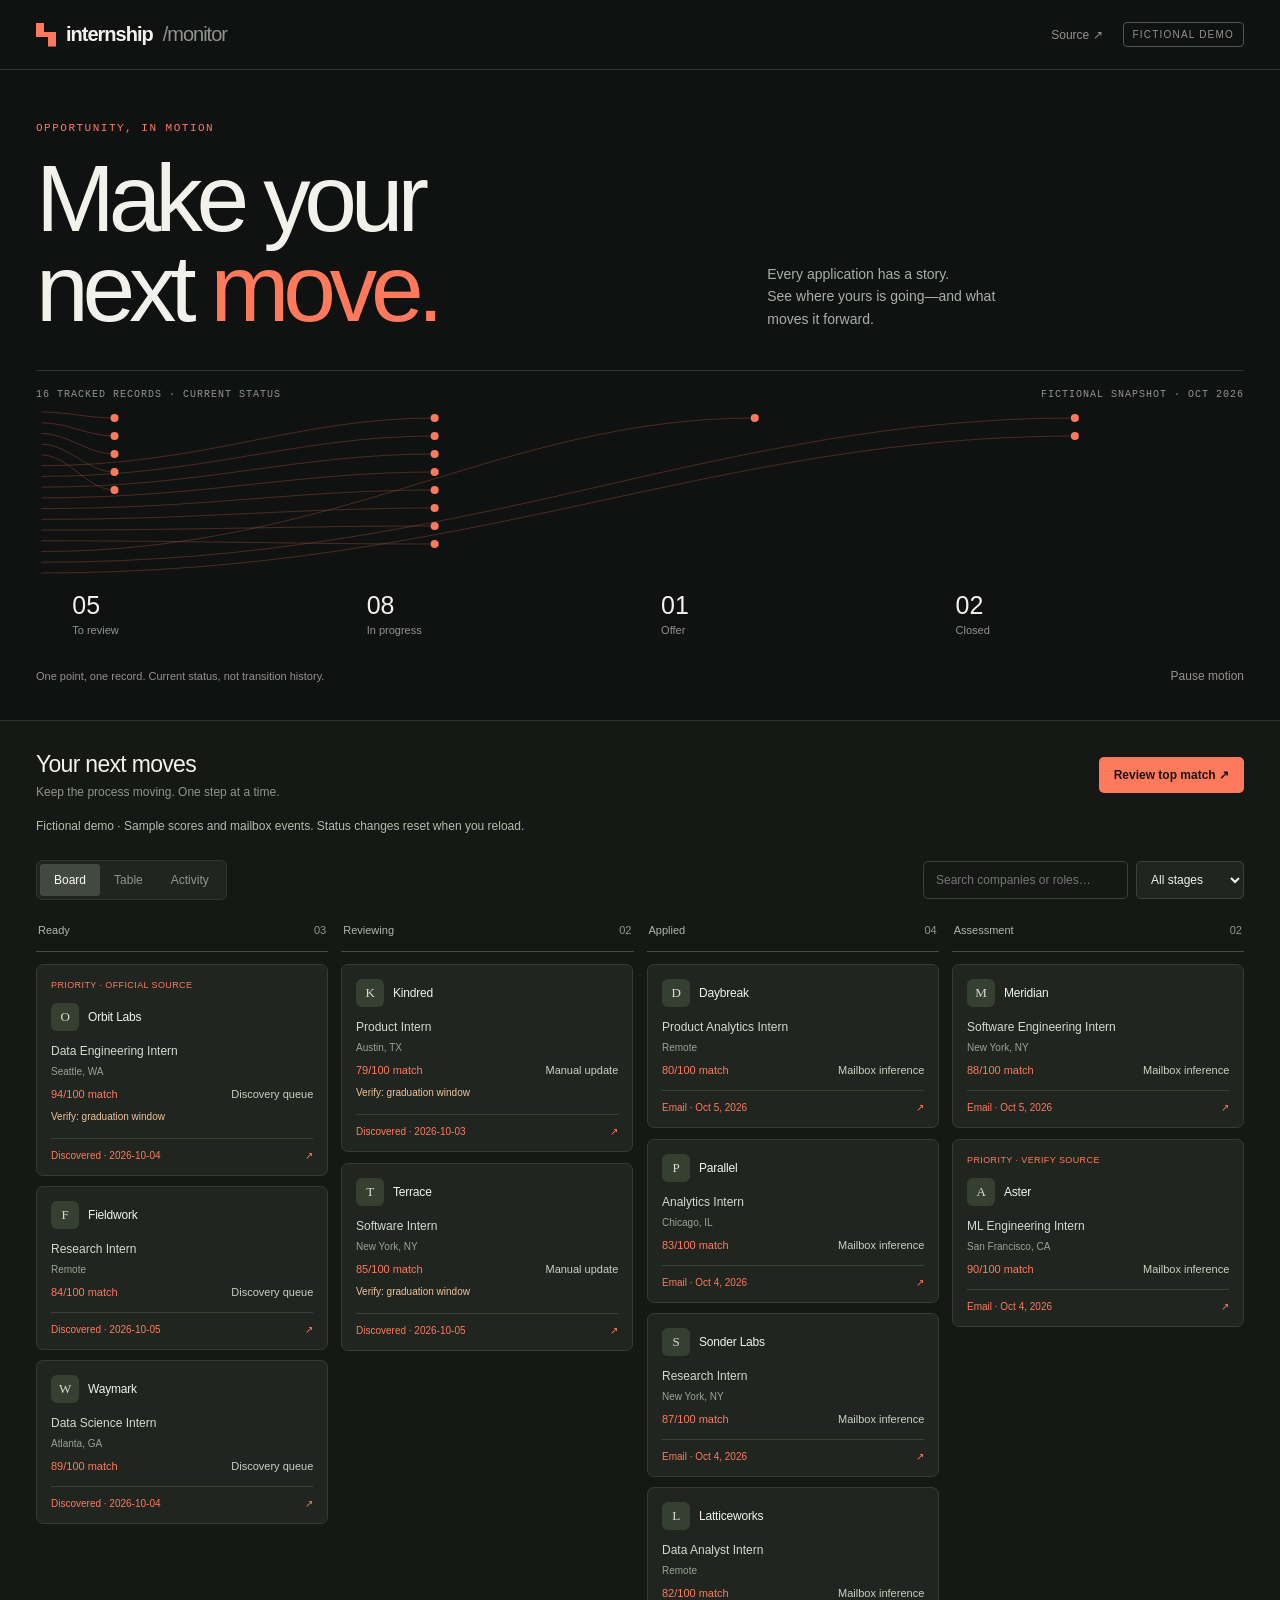
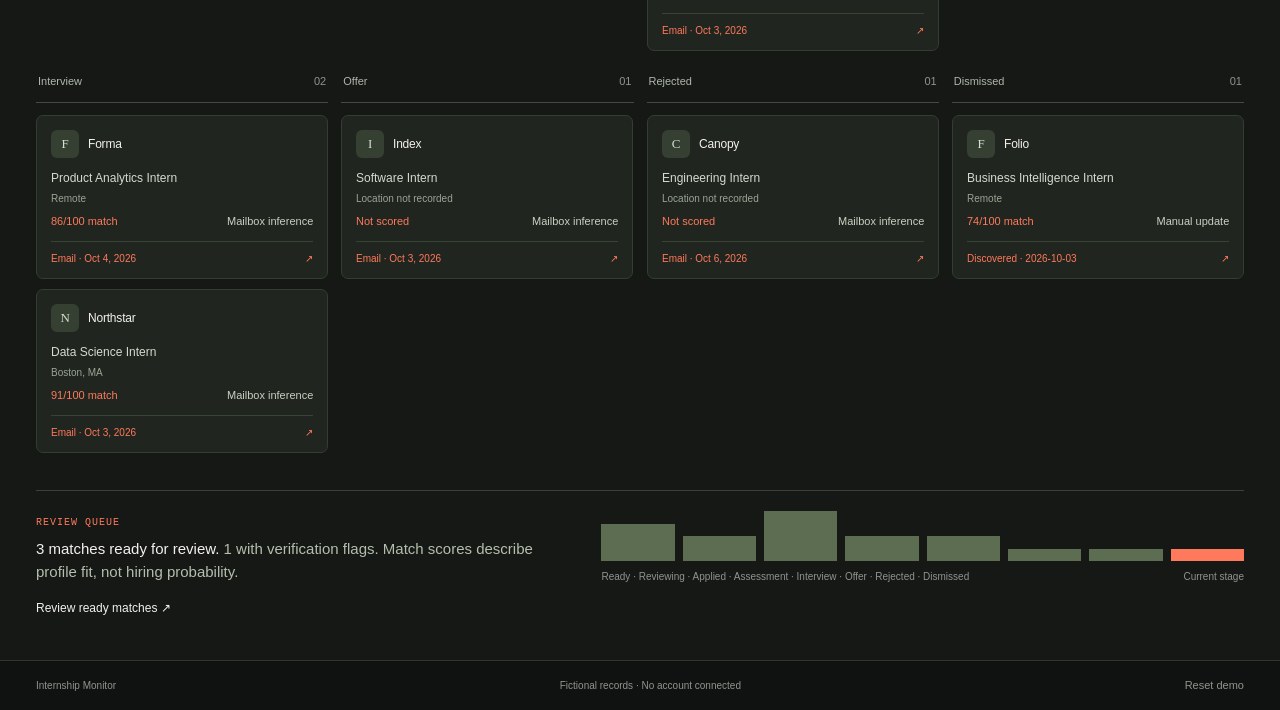
==== web/index.html @ 03f59074 "Add shared motion dashboard and fictional public demo" ====
<!doctype html>
<html lang="en">
<head>
<meta charset="utf-8">
<meta name="viewport" content="width=device-width, initial-scale=1">
<meta name="description" content="An interactive internship discovery and application tracker. Explore a fictional demo of scored matches, application stages and mailbox reconciliation.">
<meta name="color-scheme" content="dark">
<title>Internship Monitor</title>
<link rel="icon" href="assets/favicon.svg" type="image/svg+xml">
<link rel="stylesheet" href="assets/app.css">
<script src="bootstrap.js"></script>
<script src="assets/app.js" type="module"></script>
</head>
<body>
<main id="tracker">
<div class="shell">
<header class="topbar"><a class="brand" href="#"><span class="brandmark" aria-hidden="true"></span>internship<span class="brandsecondary">/monitor</span></a><div class="topnav"><a href="https://github.com/iamjeshurun/internship-monitor" target="_blank" rel="noopener noreferrer">Source ↗</a><span class="demo" id="mode-label">Loading</span></div></header>
<section class="hero" aria-labelledby="hero-title"><div class="eyebrow">Opportunity, in motion</div><div class="herohead"><h1 id="hero-title">Make your<br>next <span>move.</span></h1><p class="intro">Every application has a story.<br>See where yours is going—and what<br>moves it forward.</p></div>
<div class="journey"><div class="journeyhead"><span id="record-count">LOADING YOUR WORKSPACE</span><span id="snapshot-label"></span></div><svg class="flow" role="img" aria-label="Current-stage map"></svg><div class="stagecaptions"></div></div>
<div class="herofoot"><span id="journey-note">Current status, not transition history.</span><button class="ghost" id="motion-toggle" aria-pressed="false">Pause motion</button></div></section>
<section class="workspace" aria-labelledby="workspace-title"><div class="workhead"><div><h2 id="workspace-title">Your next moves</h2><p class="subtitle">Keep the process moving. One step at a time.</p></div><button class="primary" id="review-top" disabled>Review top match ↗</button></div>
<div class="service" id="service-status" role="status"></div><div class="service warning" id="service-warnings" hidden></div><div class="error-message" id="load-error" role="alert" hidden></div>
<div class="toolbar"><div class="tabs" aria-label="Application view"><button data-view="board" aria-pressed="true">Board</button><button data-view="table" aria-pressed="false">Table</button><button data-view="activity" aria-pressed="false">Activity</button></div><div class="filters"><label class="sr" for="search">Search companies or roles</label><input id="search" type="search" placeholder="Search companies or roles…"><label class="sr" for="stage-filter">Filter stage</label><select id="stage-filter"><option value="">All stages</option></select></div></div>
<button class="filterchip" id="group-filter" hidden></button><div class="content" aria-busy="true"><div class="empty">Loading records…</div></div>
<div class="insight"><div><label>REVIEW QUEUE</label><p class="signal"></p><button class="ghost" id="review-ready">Review ready matches ↗</button></div><div><div class="bars" role="img" aria-label="Application counts by current stage"></div><div class="barfoot"><span>Ready · Reviewing · Applied · Assessment · Interview · Offer · Rejected · Dismissed</span><span>Current stage</span></div></div></div>
</section>
<footer class="footer"><span>Internship Monitor</span><span id="footer-mode">Loading workspace</span><button class="ghost" id="reset-demo" hidden>Reset demo</button><button class="ghost" id="refresh-data" hidden>Refresh records</button></footer>
</div>
<dialog class="drawer" id="details" aria-labelledby="detail-title"></dialog>
<div class="sr" aria-live="polite" id="announce"></div>
<noscript><p>This interactive tracker requires JavaScript. The <a href="https://github.com/iamjeshurun/internship-monitor">source repository</a> documents the discovery and tracking pipeline.</p></noscript>
</main>
</body>
</html>
---- web/assets/app.css ----
#tracker{--ink:#f3f1ec;--muted:#92938e;--accent:#ff795c;--ground:#101211;--panel:#191c1a;--line:#303530;color:var(--ink);font-family:Arial,Helvetica,sans-serif;background:transparent;container-type:inline-size}#tracker *{box-sizing:border-box}#tracker button,#tracker input{font:inherit}#tracker button{color:inherit;cursor:pointer}#tracker button:focus-visible,#tracker input:focus-visible{outline:2px solid var(--accent);outline-offset:4px}#tracker .reviewbar{display:flex;justify-content:space-between;align-items:center;gap:12px;padding:12px 0;color:#92938e;font-size:12px}#tracker .reviewbar button{background:#242825;border:1px solid #414841;border-radius:6px;padding:8px 12px;color:#f3f1ec}#tracker .reviewbar button[aria-pressed=true]{background:#ecece5;color:#121512}#tracker .shell{background:var(--ground);max-width:1440px;margin:auto;overflow:hidden;position:relative;border:1px solid var(--line);transition:max-width .65s cubic-bezier(.22,1,.36,1);container-type:inline-size}#tracker.phone .shell{max-width:390px}#tracker .topbar{display:flex;align-items:center;justify-content:space-between;padding:22px 36px;border-bottom:1px solid var(--line);gap:15px}#tracker .brand{font-size:20px;font-weight:700;letter-spacing:-1px;display:flex;align-items:center;gap:10px}#tracker .brandmark{width:20px;height:24px;background:var(--accent);clip-path:polygon(0 0,40% 0,40% 40%,100% 40%,100% 100%,60% 100%,60% 60%,0 60%)}#tracker .topnav{display:flex;align-items:center;gap:20px;font-size:12px;color:var(--muted)}#tracker .demo{border:1px solid #50564f;padding:6px 9px;border-radius:4px;font-size:10px;letter-spacing:1.2px;text-transform:uppercase;white-space:nowrap}#tracker .hero{padding:52px 36px 28px;position:relative}#tracker .eyebrow{font:11px monospace;letter-spacing:1.5px;color:var(--accent);text-transform:uppercase;margin-bottom:20px}#tracker .herohead{display:grid;grid-template-columns:1.45fr 1fr;gap:40px;align-items:end}#tracker h1{font-size:clamp(48px,7.4cqw,100px);font-weight:500;line-height:.95;letter-spacing:-.065em;margin:0}#tracker h1 span{color:var(--accent)}#tracker .intro{font-size:14px;color:#abaea6;line-height:1.6;max-width:290px;margin:0 0 4px}#tracker .herofoot{display:flex;align-items:center;justify-content:space-between;gap:15px;margin-top:18px;color:var(--muted);font-size:11px}#tracker .ghost{border:0;background:transparent;padding:9px 0;font-size:12px}#tracker .ghost:hover{color:var(--accent)}#tracker .journey{margin-top:36px;border-top:1px solid var(--line);padding-top:18px}#tracker .journeyhead{display:flex;justify-content:space-between;font:10px monospace;color:var(--muted);letter-spacing:1px}#tracker .flow{display:block;width:100%;height:180px;overflow:visible}#tracker .flow path{fill:none;stroke:var(--accent);stroke-width:1;opacity:.24}#tracker .flow circle{fill:var(--accent)}#tracker .stagecaptions{display:grid;grid-template-columns:repeat(4,1fr);padding:0 0 0 3%;gap:6px}#tracker .stagecaptions button{text-align:left;background:none;border:0;padding:6px 0;color:var(--muted);font-size:11px}#tracker .stagecaptions b{display:block;font-size:25px;font-weight:400;color:var(--ink);margin-bottom:4px}#tracker .workspace{padding:30px 36px 36px;border-top:1px solid var(--line);background:#151815;position:relative;min-height:590px}#tracker .workhead{display:flex;align-items:center;justify-content:space-between;gap:16px}#tracker h2{font-size:23px;font-weight:500;letter-spacing:-.7px;margin:0}#tracker .subtitle{font-size:12px;color:var(--muted);margin:7px 0 0}#tracker .primary{background:var(--accent);color:#181612;border:0;border-radius:5px;padding:11px 15px;font-size:12px;font-weight:600}#tracker .toolbar{display:flex;align-items:center;justify-content:space-between;gap:12px;margin:24px 0}#tracker .tabs{display:flex;background:#202520;border:1px solid var(--line);border-radius:6px;padding:3px}#tracker .tabs button{border:0;background:transparent;padding:9px 14px;border-radius:3px;color:var(--muted);font-size:12px;transition:background .2s,color .2s}#tracker .tabs button[aria-pressed=true]{background:#414940;color:#faf9f3}#tracker input{background:transparent;border:1px solid #3b433b;border-radius:5px;padding:10px 12px;color:var(--ink);width:205px;font-size:12px}#tracker .content{position:relative}#tracker .board{display:grid;grid-template-columns:repeat(4,minmax(0,1fr));gap:13px}#tracker .lane{min-width:0}#tracker .lanehead{display:flex;justify-content:space-between;font-size:11px;color:#b0b7ac;padding:0 2px 15px;border-bottom:1px solid #424c41;margin-bottom:12px}#tracker .lanehead span:last-child{color:var(--muted)}#tracker .job{display:block;width:100%;background:#20251f;border:1px solid #333e32;border-radius:7px;text-align:left;padding:14px;margin-bottom:10px;position:relative;transition:border-color .2s,background .2s;will-change:transform}#tracker .job:hover{background:#283027;border-color:#75806d}#tracker .company{display:flex;align-items:center;gap:9px;font-size:12px;font-weight:500;letter-spacing:-.2px}#tracker .monogram{display:inline-grid;place-items:center;flex:0 0 28px;width:28px;height:28px;border-radius:6px;background:#354032;color:#d6dece;font:13px Georgia,serif}#tracker .role{font-size:12px;line-height:1.45;margin:12px 0 6px;color:#d5dace}#tracker .location{font-size:10px;color:#9aa594}#tracker .next{font-size:10px;color:var(--accent);border-top:1px solid #384433;padding-top:11px;margin-top:14px;display:flex;justify-content:space-between;gap:5px}#tracker .table{display:flex;flex-direction:column;gap:0}#tracker .table .job{display:grid;grid-template-columns:1fr 1fr .7fr 1fr;align-items:center;gap:12px;border-width:0 0 1px;border-radius:0;margin:0;padding:15px 8px;background:transparent}#tracker .table .role,#tracker .table .next{margin:0;padding:0;border:0}#tracker .calendar{display:grid;grid-template-columns:repeat(5,minmax(0,1fr));gap:10px}#tracker .day{padding:10px 7px;background:#1b201b;min-height:300px;border-top:2px solid #465040}#tracker .day.today{border-color:var(--accent)}#tracker .datehead{color:var(--muted);font:11px monospace;margin-bottom:22px}#tracker .datehead b{display:block;color:var(--ink);font:26px Arial;margin-top:8px}#tracker .calendar .job{padding:10px}#tracker .calendar .company{font-size:11px}#tracker .calendar .monogram{display:none}#tracker .calendar .location{display:none}#tracker .empty{padding:40px 10px;color:var(--muted);font-size:13px}#tracker .insight{margin-top:27px;border-top:1px solid #394335;padding-top:20px;display:grid;grid-template-columns:1fr 1.2fr;gap:30px}#tracker .insight label{font:10px monospace;color:var(--accent);letter-spacing:1px}#tracker .insight p{font-size:15px;line-height:1.5;color:#b4beac;margin:9px 0}#tracker .insight b{font-weight:500;color:var(--ink)}#tracker .bars{display:flex;align-items:end;gap:6px;height:50px}#tracker .bars span{background:#5c6d51;flex:1;transform-origin:bottom}#tracker .bars span:last-child{background:var(--accent)}#tracker .barfoot{display:flex;justify-content:space-between;color:var(--muted);font-size:10px;margin-top:8px}#tracker .footer{display:flex;justify-content:space-between;gap:15px;border-top:1px solid var(--line);padding:18px 36px;font-size:10px;color:var(--muted)}#tracker .overlay{position:absolute;inset:0;background:#070b0799;z-index:5;display:flex;justify-content:flex-end;align-items:start;padding:20px}#tracker .overlay[hidden]{display:none}#tracker .drawer{background:#252d23;border:1px solid #626e58;width:385px;max-width:100%;padding:27px;border-radius:9px;box-shadow:0 24px 80px #0008}#tracker .drawerhead{display:flex;justify-content:space-between;align-items:center}#tracker .close{width:36px;height:36px;font-size:23px;background:none;border:1px solid #4f5c47;border-radius:5px}#tracker .drawer h3{font-size:27px;line-height:1.12;letter-spacing:-1px;font-weight:500;margin:28px 0 9px}#tracker .drawer dl{display:grid;grid-template-columns:1fr 1fr;gap:15px;font-size:12px;margin:28px 0}#tracker .drawer dt{color:#9fab95}#tracker .drawer dd{margin:0;text-align:right}#tracker .event{border-left:1px solid #617051;padding:0 0 23px 18px;font-size:12px;line-height:1.5;position:relative}#tracker .event:before{content:'';position:absolute;left:-4px;top:5px;width:7px;height:7px;border-radius:50%;background:var(--accent)}#tracker .event small{display:block;color:#9fab95;margin-top:5px}#tracker .drawer .primary{width:100%;margin-top:15px}#tracker .notice{color:var(--muted);font-size:11px;line-height:1.5;margin-top:18px}#tracker .filterchip{border:1px solid #6e795f;background:#35422d;border-radius:20px;padding:7px 12px;font-size:11px;margin-bottom:17px}#tracker .filterchip[hidden]{display:none}#tracker .sr{position:absolute;width:1px;height:1px;overflow:hidden;clip-path:inset(50%)}
@container(max-width:650px){#tracker .topbar{padding:20px;flex-wrap:wrap}#tracker .topnav .navlabel{display:none}#tracker .hero{padding:36px 20px 23px}#tracker .herohead{grid-template-columns:1fr;gap:20px}#tracker h1{font-size:58px}#tracker .intro{font-size:13px;max-width:280px}#tracker .flow{height:135px}#tracker .journey{margin-top:27px}#tracker .journeyhead{font-size:9px;letter-spacing:.3px}#tracker .stagecaptions b{font-size:22px}#tracker .stagecaptions button{font-size:10px}#tracker .herofoot{align-items:start;line-height:1.5}#tracker .workspace{padding:25px 18px}#tracker .workhead{align-items:start}#tracker h2{font-size:22px}#tracker .workhead .primary{padding:10px;font-size:11px}#tracker .toolbar{align-items:stretch;flex-direction:column;margin:19px 0}#tracker .tabs button{flex:1;padding:10px}#tracker input{width:100%;font-size:16px}#tracker .board{grid-template-columns:1fr 1fr;gap:17px 10px}#tracker .job{padding:11px}#tracker .company{font-size:11px;gap:6px}#tracker .monogram{flex-basis:23px;width:23px;height:23px}#tracker .role{font-size:11px}#tracker .next{font-size:10px;flex-wrap:wrap}#tracker .table .job{grid-template-columns:1fr 1fr;gap:10px}#tracker .calendar{grid-template-columns:1fr}#tracker .day{min-height:0;display:grid;grid-template-columns:58px 1fr;gap:8px;padding:12px}#tracker .calendar .job{grid-column:2}#tracker .datehead{grid-row:1 / 5}#tracker .calendar .role{margin-top:7px}#tracker .insight{grid-template-columns:1fr;gap:12px}#tracker .footer{padding:18px;flex-direction:column;gap:6px}#tracker .overlay{padding:10px}#tracker .drawer{padding:22px}#tracker .reviewbar{flex-wrap:wrap}}
@media(prefers-reduced-motion:reduce){#tracker *,#tracker *:before{animation:none!important;transition:none!important;scroll-behavior:auto!important}}

#tracker .scoreline{display:flex;justify-content:space-between;gap:6px;margin-top:11px;font-size:11px;color:#c8d1c0}#tracker .scoreline strong{font-weight:500;color:var(--accent)}#tracker .flag{font-size:10px;color:#efc39b;margin-top:9px;line-height:1.5}#tracker .prioritytag{font-size:9px;color:var(--accent);letter-spacing:.4px;margin-bottom:10px}#tracker .table .job{grid-template-columns:1.1fr 1.2fr .8fr .8fr 1fr}#tracker .table .prioritytag,#tracker .table .flag{display:none}#tracker .table .scoreline{margin:0;flex-direction:column}#tracker .activityrow{display:grid;grid-template-columns:90px 1fr 100px;gap:15px;align-items:center;border-bottom:1px solid #394335;padding:15px 0}#tracker .activityrow button{text-align:left;background:none;border:0;padding:5px;color:var(--ink)}#tracker .activityrow small{display:block;font-size:11px;color:var(--muted);margin-top:6px}#tracker .activityrow time,#tracker .activityrow .eventstage{font-size:11px;color:#a9b49e}#tracker .activitynote{font-size:12px;color:var(--muted);line-height:1.5;margin:0 0 17px}#tracker .drawer label{display:block;font-size:11px;color:#afbaa3;margin:20px 0 7px}#tracker .drawer select{width:100%;padding:11px;border:1px solid #68765d;border-radius:5px;background:#303b2b;color:var(--ink);font:14px Arial}#tracker .drawer ul{padding-left:17px;font-size:12px;line-height:1.6;color:#c8d1c0}#tracker .drawer h4{font-size:12px;font-weight:500;margin:22px 0 13px}#tracker .drawer .event{padding-bottom:16px}#tracker .drawer .notice{font-size:11px}#tracker .barfoot{line-height:1.5;gap:20px}#tracker .drawer{width:425px}#tracker .recordbutton{font-size:12px;line-height:1.5}#tracker .brand{flex-wrap:wrap}
@container(max-width:650px){#tracker .table .job{grid-template-columns:1fr 1fr}#tracker .table .scoreline{flex-direction:row}#tracker .activityrow{grid-template-columns:60px 1fr;gap:8px}#tracker .activityrow .eventstage{grid-column:2}#tracker .barfoot{flex-direction:column;gap:5px}#tracker .prioritytag{font-size:10px}#tracker .location,#tracker .next{font-size:11px}}
html{background:#101211;color-scheme:dark;scroll-behavior:smooth}body{margin:0}#tracker{max-width:1440px;margin:auto}#tracker .shell{border:0}#tracker .brand{text-decoration:none;color:var(--ink)}#tracker .brandsecondary{font-weight:400;color:var(--muted)}#tracker .topnav a{color:var(--muted);text-decoration:none}#tracker .topnav a:hover{color:var(--ink)}#tracker .filters{display:flex;gap:8px}#tracker select{background:#20251f;border:1px solid #3b433b;color:var(--ink);font:12px Arial;border-radius:5px;padding:10px;max-width:100%}#tracker .service{font-size:12px;line-height:1.6;color:#b3bea9;margin-top:18px}#tracker .warning{padding:12px 15px;background:#342b21;border-left:2px solid #d6a777}#tracker .warning ul{margin:0;padding-left:15px}#tracker .error-message{margin:15px 0;padding:14px;background:#422a25;color:#ffd0c1;border-radius:5px;font-size:13px;line-height:1.5}#tracker .error-message button{display:block;margin-top:8px}#tracker .drawer{position:fixed;inset:0 0 0 auto;margin:0;border-radius:0;border:0;border-left:1px solid #626e58;max-height:100dvh;height:100dvh;max-width:min(480px,100%);width:480px;overflow:auto;padding:32px;color:var(--ink)}#tracker .drawer::backdrop{background:#050905b0;backdrop-filter:blur(3px)}#tracker .drawer:not([open]){display:none}#tracker .drawer h3{margin-top:25px}#tracker .drawer .record-link{display:inline-block;color:var(--accent);font-size:13px;margin:17px 0 0}#tracker .drawer .flag{font-size:12px}#tracker .drawer .primary{min-height:44px}#tracker .close{flex-shrink:0}#tracker .job:disabled{opacity:.65}#tracker .table .job{grid-template-columns:1.15fr 1.25fr 1fr .8fr 1fr}#tracker .activityrow{padding:17px 0}#tracker .footer{align-items:center;flex-wrap:wrap}#tracker .footer .ghost{font-size:11px;padding:0}#tracker .lane .empty{padding:15px 0;font-size:11px;color:#77836f}#tracker .job{overflow-wrap:anywhere}#tracker .prioritytag{line-height:1.5}#tracker button:disabled{opacity:.45;cursor:default}#tracker .herofoot .ghost{white-space:nowrap}#tracker .bars span{transition:height .5s cubic-bezier(.22,1,.36,1)}#tracker .source-note{font-size:11px;color:var(--muted);line-height:1.5}#tracker .tablehead{display:grid;grid-template-columns:1.15fr 1.25fr 1fr .8fr 1fr;gap:12px;padding:0 8px 12px;font-size:11px;color:var(--muted);border-bottom:1px solid #3b4536}#tracker .event small{overflow-wrap:anywhere}#tracker .scoreline{flex-wrap:wrap}#tracker .bars{gap:8px}#tracker .noscore{color:var(--muted)}
@container(max-width:650px){#tracker .filters{flex-wrap:wrap}#tracker .filters input{width:100%}#tracker .filters select{width:100%;font-size:16px}#tracker .tablehead{display:none}#tracker .table .job{grid-template-columns:1fr 1fr}#tracker .drawer{padding:24px 20px}#tracker .brand{font-size:18px}#tracker .topnav{gap:12px}#tracker .topbar{gap:12px}#tracker .footer{align-items:start}#tracker .company{font-size:12px}#tracker .role{font-size:12px}#tracker .next{font-size:11px}#tracker .stagecaptions button{font-size:11px;min-height:44px}#tracker .ghost{min-height:36px}}
@media(prefers-reduced-motion:reduce){html{scroll-behavior:auto}#tracker *{animation:none!important;transition:none!important}}
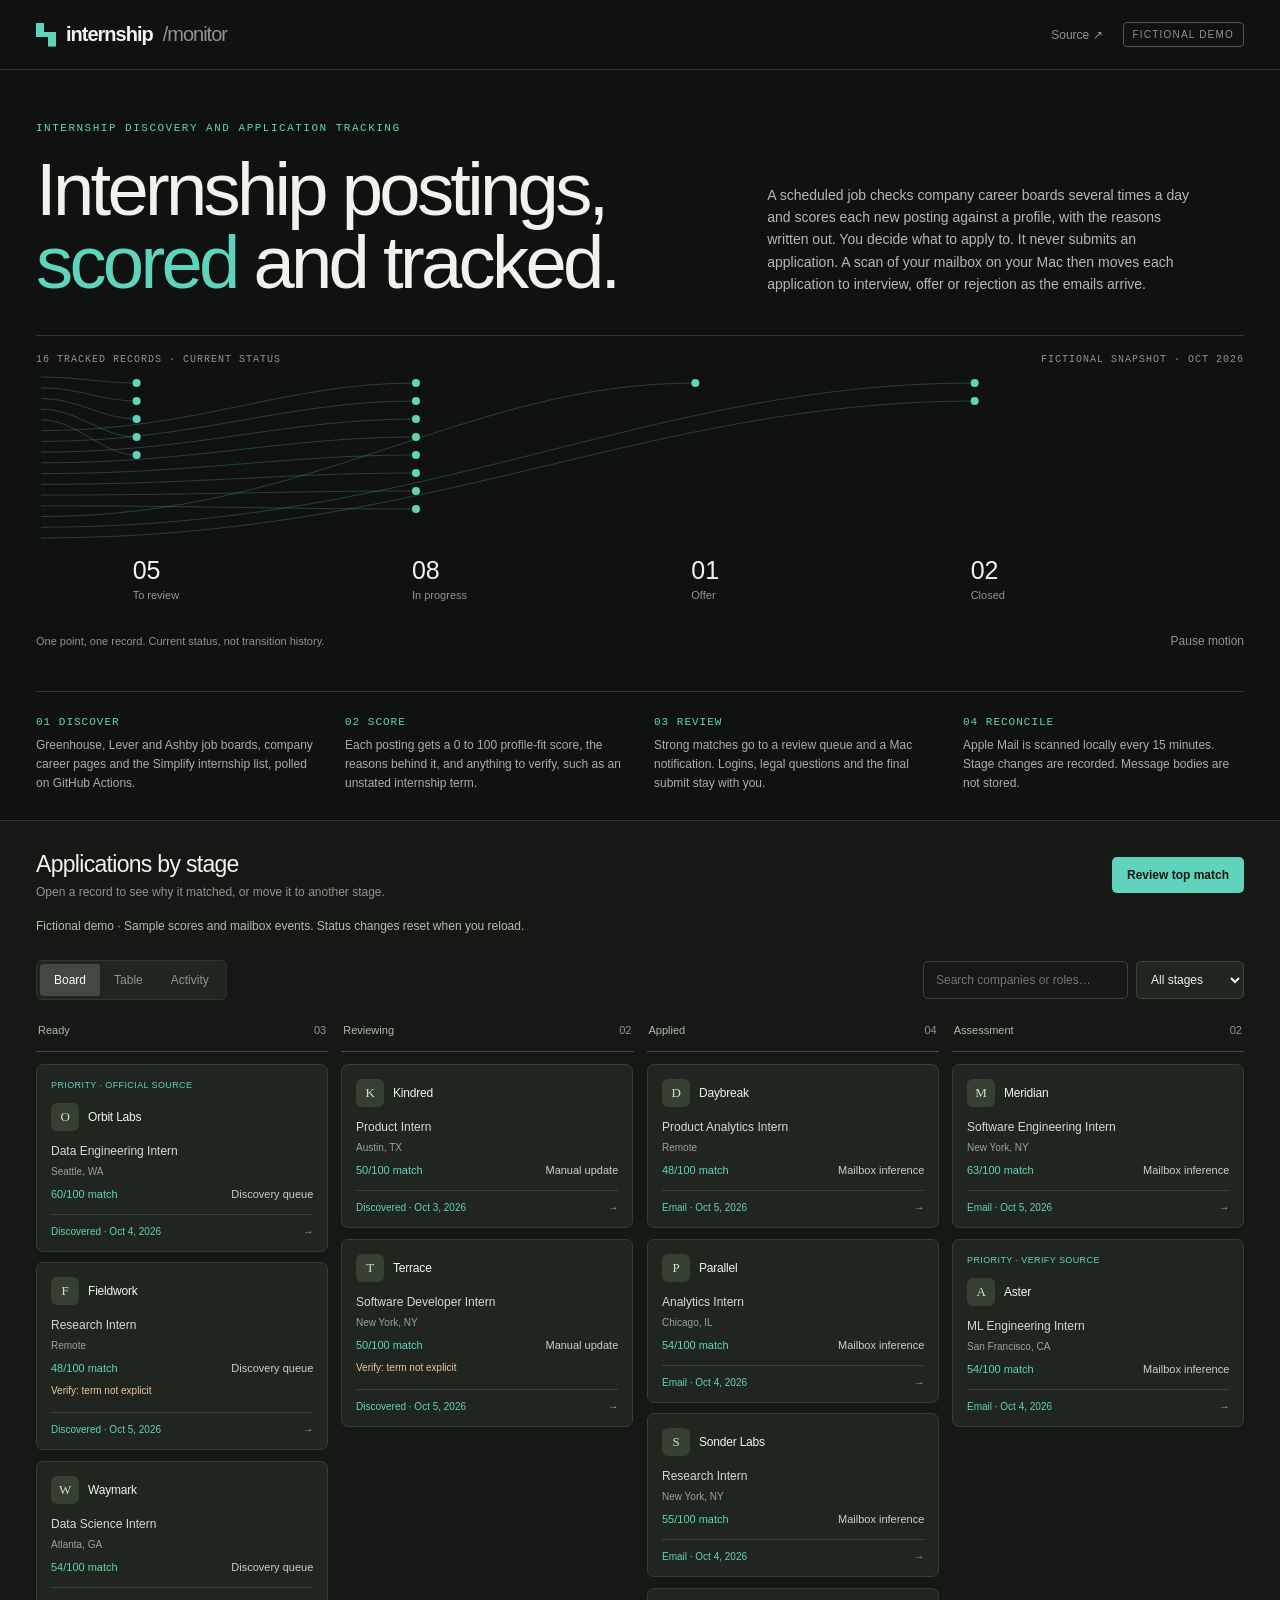
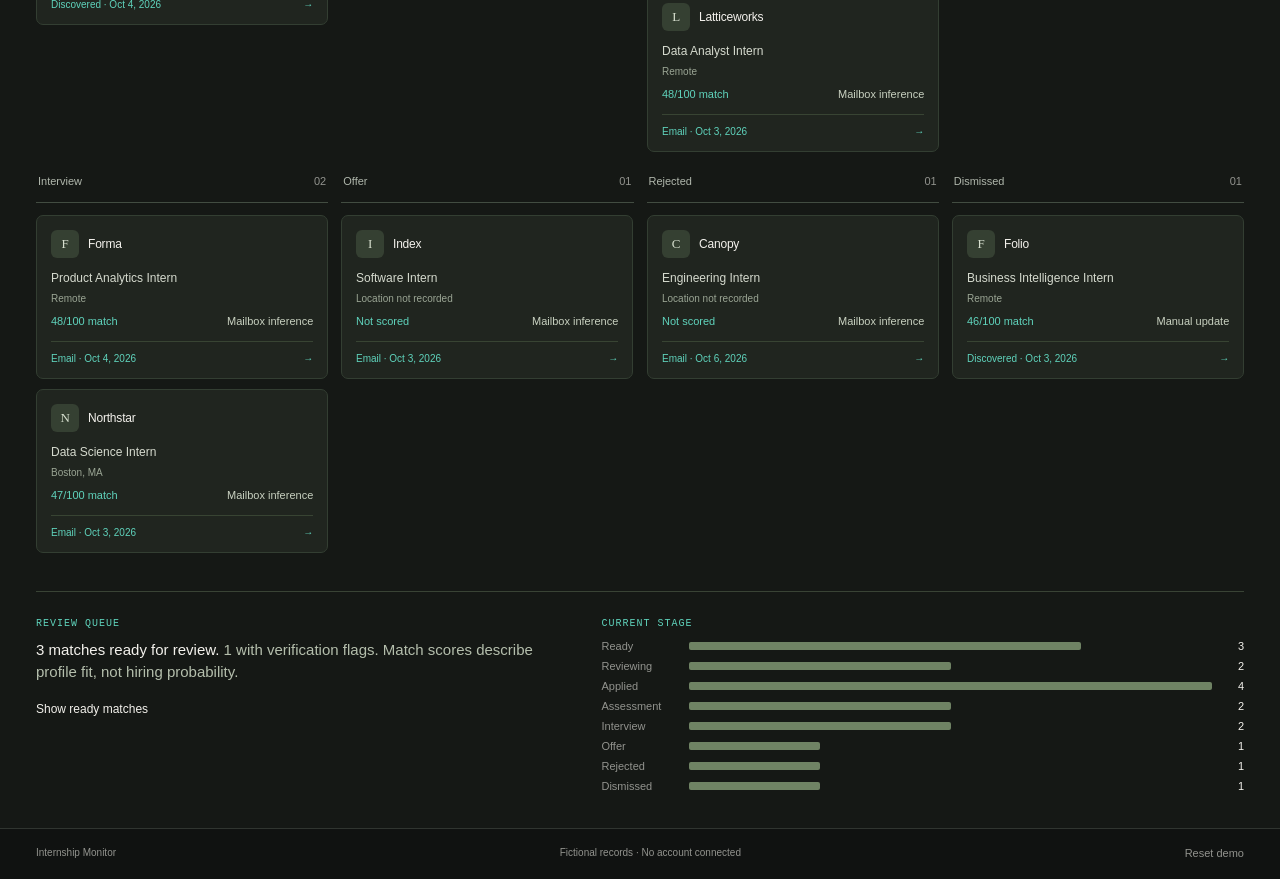
==== commit f8e08553: "Explain the pipeline on the demo, score it for real, keep polling on time - Opening now says what th" ====
--- a/web/index.html
+++ b/web/index.html
@@ -15,14 +15,20 @@
 <main id="tracker">
 <div class="shell">
 <header class="topbar"><a class="brand" href="#"><span class="brandmark" aria-hidden="true"></span>internship<span class="brandsecondary">/monitor</span></a><div class="topnav"><a href="https://github.com/iamjeshurun/internship-monitor" target="_blank" rel="noopener noreferrer">Source ↗</a><span class="demo" id="mode-label">Loading</span></div></header>
-<section class="hero" aria-labelledby="hero-title"><div class="eyebrow">Opportunity, in motion</div><div class="herohead"><h1 id="hero-title">Make your<br>next <span>move.</span></h1><p class="intro">Every application has a story.<br>See where yours is going—and what<br>moves it forward.</p></div>
+<section class="hero" aria-labelledby="hero-title"><div class="eyebrow">Internship discovery and application tracking</div><div class="herohead"><h1 id="hero-title">Internship postings, <span>scored</span> and tracked.</h1><p class="intro">A scheduled job checks company career boards several times a day and scores each new posting against a profile, with the reasons written out. You decide what to apply to. It never submits an application. A scan of your mailbox on your Mac then moves each application to interview, offer or rejection as the emails arrive.</p></div>
 <div class="journey"><div class="journeyhead"><span id="record-count">LOADING YOUR WORKSPACE</span><span id="snapshot-label"></span></div><svg class="flow" role="img" aria-label="Current-stage map"></svg><div class="stagecaptions"></div></div>
-<div class="herofoot"><span id="journey-note">Current status, not transition history.</span><button class="ghost" id="motion-toggle" aria-pressed="false">Pause motion</button></div></section>
-<section class="workspace" aria-labelledby="workspace-title"><div class="workhead"><div><h2 id="workspace-title">Your next moves</h2><p class="subtitle">Keep the process moving. One step at a time.</p></div><button class="primary" id="review-top" disabled>Review top match ↗</button></div>
+<div class="herofoot"><span id="journey-note">Current status, not transition history.</span><button class="ghost" id="motion-toggle" aria-pressed="false">Pause motion</button></div>
+<ol class="steps" aria-label="How it works">
+<li><b>01 Discover</b>Greenhouse, Lever and Ashby job boards, company career pages and the Simplify internship list, polled on GitHub Actions.</li>
+<li><b>02 Score</b>Each posting gets a 0 to 100 profile-fit score, the reasons behind it, and anything to verify, such as an unstated internship term.</li>
+<li><b>03 Review</b>Strong matches go to a review queue and a Mac notification. Logins, legal questions and the final submit stay with you.</li>
+<li><b>04 Reconcile</b>Apple Mail is scanned locally every 15 minutes. Stage changes are recorded. Message bodies are not stored.</li>
+</ol></section>
+<section class="workspace" aria-labelledby="workspace-title"><div class="workhead"><div><h2 id="workspace-title">Applications by stage</h2><p class="subtitle">Open a record to see why it matched, or move it to another stage.</p></div><button class="primary" id="review-top" disabled>Review top match</button></div>
 <div class="service" id="service-status" role="status"></div><div class="service warning" id="service-warnings" hidden></div><div class="error-message" id="load-error" role="alert" hidden></div>
 <div class="toolbar"><div class="tabs" aria-label="Application view"><button data-view="board" aria-pressed="true">Board</button><button data-view="table" aria-pressed="false">Table</button><button data-view="activity" aria-pressed="false">Activity</button></div><div class="filters"><label class="sr" for="search">Search companies or roles</label><input id="search" type="search" placeholder="Search companies or roles…"><label class="sr" for="stage-filter">Filter stage</label><select id="stage-filter"><option value="">All stages</option></select></div></div>
 <button class="filterchip" id="group-filter" hidden></button><div class="content" aria-busy="true"><div class="empty">Loading records…</div></div>
-<div class="insight"><div><label>REVIEW QUEUE</label><p class="signal"></p><button class="ghost" id="review-ready">Review ready matches ↗</button></div><div><div class="bars" role="img" aria-label="Application counts by current stage"></div><div class="barfoot"><span>Ready · Reviewing · Applied · Assessment · Interview · Offer · Rejected · Dismissed</span><span>Current stage</span></div></div></div>
+<div class="insight"><div><label>REVIEW QUEUE</label><p class="signal"></p><button class="ghost" id="review-ready">Show ready matches</button></div><div><label>CURRENT STAGE</label><div class="bars" role="img" aria-label="Application counts by current stage"></div></div></div>
 </section>
 <footer class="footer"><span>Internship Monitor</span><span id="footer-mode">Loading workspace</span><button class="ghost" id="reset-demo" hidden>Reset demo</button><button class="ghost" id="refresh-data" hidden>Refresh records</button></footer>
 </div>
--- a/web/assets/app.css
+++ b/web/assets/app.css
@@ -1,10 +1,10 @@
 
-#tracker{--ink:#f3f1ec;--muted:#92938e;--accent:#ff795c;--ground:#101211;--panel:#191c1a;--line:#303530;color:var(--ink);font-family:Arial,Helvetica,sans-serif;background:transparent;container-type:inline-size}#tracker *{box-sizing:border-box}#tracker button,#tracker input{font:inherit}#tracker button{color:inherit;cursor:pointer}#tracker button:focus-visible,#tracker input:focus-visible{outline:2px solid var(--accent);outline-offset:4px}#tracker .reviewbar{display:flex;justify-content:space-between;align-items:center;gap:12px;padding:12px 0;color:#92938e;font-size:12px}#tracker .reviewbar button{background:#242825;border:1px solid #414841;border-radius:6px;padding:8px 12px;color:#f3f1ec}#tracker .reviewbar button[aria-pressed=true]{background:#ecece5;color:#121512}#tracker .shell{background:var(--ground);max-width:1440px;margin:auto;overflow:hidden;position:relative;border:1px solid var(--line);transition:max-width .65s cubic-bezier(.22,1,.36,1);container-type:inline-size}#tracker.phone .shell{max-width:390px}#tracker .topbar{display:flex;align-items:center;justify-content:space-between;padding:22px 36px;border-bottom:1px solid var(--line);gap:15px}#tracker .brand{font-size:20px;font-weight:700;letter-spacing:-1px;display:flex;align-items:center;gap:10px}#tracker .brandmark{width:20px;height:24px;background:var(--accent);clip-path:polygon(0 0,40% 0,40% 40%,100% 40%,100% 100%,60% 100%,60% 60%,0 60%)}#tracker .topnav{display:flex;align-items:center;gap:20px;font-size:12px;color:var(--muted)}#tracker .demo{border:1px solid #50564f;padding:6px 9px;border-radius:4px;font-size:10px;letter-spacing:1.2px;text-transform:uppercase;white-space:nowrap}#tracker .hero{padding:52px 36px 28px;position:relative}#tracker .eyebrow{font:11px monospace;letter-spacing:1.5px;color:var(--accent);text-transform:uppercase;margin-bottom:20px}#tracker .herohead{display:grid;grid-template-columns:1.45fr 1fr;gap:40px;align-items:end}#tracker h1{font-size:clamp(48px,7.4cqw,100px);font-weight:500;line-height:.95;letter-spacing:-.065em;margin:0}#tracker h1 span{color:var(--accent)}#tracker .intro{font-size:14px;color:#abaea6;line-height:1.6;max-width:290px;margin:0 0 4px}#tracker .herofoot{display:flex;align-items:center;justify-content:space-between;gap:15px;margin-top:18px;color:var(--muted);font-size:11px}#tracker .ghost{border:0;background:transparent;padding:9px 0;font-size:12px}#tracker .ghost:hover{color:var(--accent)}#tracker .journey{margin-top:36px;border-top:1px solid var(--line);padding-top:18px}#tracker .journeyhead{display:flex;justify-content:space-between;font:10px monospace;color:var(--muted);letter-spacing:1px}#tracker .flow{display:block;width:100%;height:180px;overflow:visible}#tracker .flow path{fill:none;stroke:var(--accent);stroke-width:1;opacity:.24}#tracker .flow circle{fill:var(--accent)}#tracker .stagecaptions{display:grid;grid-template-columns:repeat(4,1fr);padding:0 0 0 3%;gap:6px}#tracker .stagecaptions button{text-align:left;background:none;border:0;padding:6px 0;color:var(--muted);font-size:11px}#tracker .stagecaptions b{display:block;font-size:25px;font-weight:400;color:var(--ink);margin-bottom:4px}#tracker .workspace{padding:30px 36px 36px;border-top:1px solid var(--line);background:#151815;position:relative;min-height:590px}#tracker .workhead{display:flex;align-items:center;justify-content:space-between;gap:16px}#tracker h2{font-size:23px;font-weight:500;letter-spacing:-.7px;margin:0}#tracker .subtitle{font-size:12px;color:var(--muted);margin:7px 0 0}#tracker .primary{background:var(--accent);color:#181612;border:0;border-radius:5px;padding:11px 15px;font-size:12px;font-weight:600}#tracker .toolbar{display:flex;align-items:center;justify-content:space-between;gap:12px;margin:24px 0}#tracker .tabs{display:flex;background:#202520;border:1px solid var(--line);border-radius:6px;padding:3px}#tracker .tabs button{border:0;background:transparent;padding:9px 14px;border-radius:3px;color:var(--muted);font-size:12px;transition:background .2s,color .2s}#tracker .tabs button[aria-pressed=true]{background:#414940;color:#faf9f3}#tracker input{background:transparent;border:1px solid #3b433b;border-radius:5px;padding:10px 12px;color:var(--ink);width:205px;font-size:12px}#tracker .content{position:relative}#tracker .board{display:grid;grid-template-columns:repeat(4,minmax(0,1fr));gap:13px}#tracker .lane{min-width:0}#tracker .lanehead{display:flex;justify-content:space-between;font-size:11px;color:#b0b7ac;padding:0 2px 15px;border-bottom:1px solid #424c41;margin-bottom:12px}#tracker .lanehead span:last-child{color:var(--muted)}#tracker .job{display:block;width:100%;background:#20251f;border:1px solid #333e32;border-radius:7px;text-align:left;padding:14px;margin-bottom:10px;position:relative;transition:border-color .2s,background .2s;will-change:transform}#tracker .job:hover{background:#283027;border-color:#75806d}#tracker .company{display:flex;align-items:center;gap:9px;font-size:12px;font-weight:500;letter-spacing:-.2px}#tracker .monogram{display:inline-grid;place-items:center;flex:0 0 28px;width:28px;height:28px;border-radius:6px;background:#354032;color:#d6dece;font:13px Georgia,serif}#tracker .role{font-size:12px;line-height:1.45;margin:12px 0 6px;color:#d5dace}#tracker .location{font-size:10px;color:#9aa594}#tracker .next{font-size:10px;color:var(--accent);border-top:1px solid #384433;padding-top:11px;margin-top:14px;display:flex;justify-content:space-between;gap:5px}#tracker .table{display:flex;flex-direction:column;gap:0}#tracker .table .job{display:grid;grid-template-columns:1fr 1fr .7fr 1fr;align-items:center;gap:12px;border-width:0 0 1px;border-radius:0;margin:0;padding:15px 8px;background:transparent}#tracker .table .role,#tracker .table .next{margin:0;padding:0;border:0}#tracker .calendar{display:grid;grid-template-columns:repeat(5,minmax(0,1fr));gap:10px}#tracker .day{padding:10px 7px;background:#1b201b;min-height:300px;border-top:2px solid #465040}#tracker .day.today{border-color:var(--accent)}#tracker .datehead{color:var(--muted);font:11px monospace;margin-bottom:22px}#tracker .datehead b{display:block;color:var(--ink);font:26px Arial;margin-top:8px}#tracker .calendar .job{padding:10px}#tracker .calendar .company{font-size:11px}#tracker .calendar .monogram{display:none}#tracker .calendar .location{display:none}#tracker .empty{padding:40px 10px;color:var(--muted);font-size:13px}#tracker .insight{margin-top:27px;border-top:1px solid #394335;padding-top:20px;display:grid;grid-template-columns:1fr 1.2fr;gap:30px}#tracker .insight label{font:10px monospace;color:var(--accent);letter-spacing:1px}#tracker .insight p{font-size:15px;line-height:1.5;color:#b4beac;margin:9px 0}#tracker .insight b{font-weight:500;color:var(--ink)}#tracker .bars{display:flex;align-items:end;gap:6px;height:50px}#tracker .bars span{background:#5c6d51;flex:1;transform-origin:bottom}#tracker .bars span:last-child{background:var(--accent)}#tracker .barfoot{display:flex;justify-content:space-between;color:var(--muted);font-size:10px;margin-top:8px}#tracker .footer{display:flex;justify-content:space-between;gap:15px;border-top:1px solid var(--line);padding:18px 36px;font-size:10px;color:var(--muted)}#tracker .overlay{position:absolute;inset:0;background:#070b0799;z-index:5;display:flex;justify-content:flex-end;align-items:start;padding:20px}#tracker .overlay[hidden]{display:none}#tracker .drawer{background:#252d23;border:1px solid #626e58;width:385px;max-width:100%;padding:27px;border-radius:9px;box-shadow:0 24px 80px #0008}#tracker .drawerhead{display:flex;justify-content:space-between;align-items:center}#tracker .close{width:36px;height:36px;font-size:23px;background:none;border:1px solid #4f5c47;border-radius:5px}#tracker .drawer h3{font-size:27px;line-height:1.12;letter-spacing:-1px;font-weight:500;margin:28px 0 9px}#tracker .drawer dl{display:grid;grid-template-columns:1fr 1fr;gap:15px;font-size:12px;margin:28px 0}#tracker .drawer dt{color:#9fab95}#tracker .drawer dd{margin:0;text-align:right}#tracker .event{border-left:1px solid #617051;padding:0 0 23px 18px;font-size:12px;line-height:1.5;position:relative}#tracker .event:before{content:'';position:absolute;left:-4px;top:5px;width:7px;height:7px;border-radius:50%;background:var(--accent)}#tracker .event small{display:block;color:#9fab95;margin-top:5px}#tracker .drawer .primary{width:100%;margin-top:15px}#tracker .notice{color:var(--muted);font-size:11px;line-height:1.5;margin-top:18px}#tracker .filterchip{border:1px solid #6e795f;background:#35422d;border-radius:20px;padding:7px 12px;font-size:11px;margin-bottom:17px}#tracker .filterchip[hidden]{display:none}#tracker .sr{position:absolute;width:1px;height:1px;overflow:hidden;clip-path:inset(50%)}
-@container(max-width:650px){#tracker .topbar{padding:20px;flex-wrap:wrap}#tracker .topnav .navlabel{display:none}#tracker .hero{padding:36px 20px 23px}#tracker .herohead{grid-template-columns:1fr;gap:20px}#tracker h1{font-size:58px}#tracker .intro{font-size:13px;max-width:280px}#tracker .flow{height:135px}#tracker .journey{margin-top:27px}#tracker .journeyhead{font-size:9px;letter-spacing:.3px}#tracker .stagecaptions b{font-size:22px}#tracker .stagecaptions button{font-size:10px}#tracker .herofoot{align-items:start;line-height:1.5}#tracker .workspace{padding:25px 18px}#tracker .workhead{align-items:start}#tracker h2{font-size:22px}#tracker .workhead .primary{padding:10px;font-size:11px}#tracker .toolbar{align-items:stretch;flex-direction:column;margin:19px 0}#tracker .tabs button{flex:1;padding:10px}#tracker input{width:100%;font-size:16px}#tracker .board{grid-template-columns:1fr 1fr;gap:17px 10px}#tracker .job{padding:11px}#tracker .company{font-size:11px;gap:6px}#tracker .monogram{flex-basis:23px;width:23px;height:23px}#tracker .role{font-size:11px}#tracker .next{font-size:10px;flex-wrap:wrap}#tracker .table .job{grid-template-columns:1fr 1fr;gap:10px}#tracker .calendar{grid-template-columns:1fr}#tracker .day{min-height:0;display:grid;grid-template-columns:58px 1fr;gap:8px;padding:12px}#tracker .calendar .job{grid-column:2}#tracker .datehead{grid-row:1 / 5}#tracker .calendar .role{margin-top:7px}#tracker .insight{grid-template-columns:1fr;gap:12px}#tracker .footer{padding:18px;flex-direction:column;gap:6px}#tracker .overlay{padding:10px}#tracker .drawer{padding:22px}#tracker .reviewbar{flex-wrap:wrap}}
+#tracker{--ink:#f3f1ec;--muted:#92938e;--accent:#5fd3bc;--ground:#101211;--panel:#191c1a;--line:#303530;color:var(--ink);font-family:Arial,Helvetica,sans-serif;background:transparent;container-type:inline-size}#tracker *{box-sizing:border-box}#tracker button,#tracker input{font:inherit}#tracker button{color:inherit;cursor:pointer}#tracker button:focus-visible,#tracker input:focus-visible{outline:2px solid var(--accent);outline-offset:4px}#tracker .reviewbar{display:flex;justify-content:space-between;align-items:center;gap:12px;padding:12px 0;color:#92938e;font-size:12px}#tracker .reviewbar button{background:#242825;border:1px solid #414841;border-radius:6px;padding:8px 12px;color:#f3f1ec}#tracker .reviewbar button[aria-pressed=true]{background:#ecece5;color:#121512}#tracker .shell{background:var(--ground);max-width:1440px;margin:auto;overflow:hidden;position:relative;border:1px solid var(--line);transition:max-width .65s cubic-bezier(.22,1,.36,1);container-type:inline-size}#tracker.phone .shell{max-width:390px}#tracker .topbar{display:flex;align-items:center;justify-content:space-between;padding:22px 36px;border-bottom:1px solid var(--line);gap:15px}#tracker .brand{font-size:20px;font-weight:700;letter-spacing:-1px;display:flex;align-items:center;gap:10px}#tracker .brandmark{width:20px;height:24px;background:var(--accent);clip-path:polygon(0 0,40% 0,40% 40%,100% 40%,100% 100%,60% 100%,60% 60%,0 60%)}#tracker .topnav{display:flex;align-items:center;gap:20px;font-size:12px;color:var(--muted)}#tracker .demo{border:1px solid #50564f;padding:6px 9px;border-radius:4px;font-size:10px;letter-spacing:1.2px;text-transform:uppercase;white-space:nowrap}#tracker .hero{padding:52px 36px 28px;position:relative}#tracker .eyebrow{font:11px monospace;letter-spacing:1.5px;color:var(--accent);text-transform:uppercase;margin-bottom:20px}#tracker .herohead{display:grid;grid-template-columns:1.45fr 1fr;gap:40px;align-items:end}#tracker h1{font-size:clamp(44px,5.8cqw,80px);font-weight:500;line-height:.98;letter-spacing:-.05em;margin:0}#tracker h1 span{color:var(--accent)}#tracker .intro{font-size:14px;color:#b6b9b1;line-height:1.6;max-width:430px;margin:0 0 4px}#tracker .herofoot{display:flex;align-items:center;justify-content:space-between;gap:15px;margin-top:18px;color:var(--muted);font-size:11px}#tracker .ghost{border:0;background:transparent;padding:9px 0;font-size:12px}#tracker .ghost:hover{color:var(--accent)}#tracker .journey{margin-top:36px;border-top:1px solid var(--line);padding-top:18px}#tracker .journeyhead{display:flex;justify-content:space-between;font:10px monospace;color:var(--muted);letter-spacing:1px}#tracker .flow{display:block;width:100%;height:180px;overflow:visible}#tracker .flow path{fill:none;stroke:var(--accent);stroke-width:1;opacity:.24}#tracker .flow circle{fill:var(--accent)}#tracker .stagecaptions{display:grid;grid-template-columns:repeat(4,1fr);padding:0 0 0 8%;gap:6px}#tracker .stagecaptions button{text-align:left;background:none;border:0;padding:6px 0;color:var(--muted);font-size:11px}#tracker .stagecaptions b{display:block;font-size:25px;font-weight:400;color:var(--ink);margin-bottom:4px}#tracker .workspace{padding:30px 36px 36px;border-top:1px solid var(--line);background:#151815;position:relative;min-height:590px}#tracker .workhead{display:flex;align-items:center;justify-content:space-between;gap:16px}#tracker h2{font-size:23px;font-weight:500;letter-spacing:-.7px;margin:0}#tracker .subtitle{font-size:12px;color:var(--muted);margin:7px 0 0}#tracker .primary{background:var(--accent);color:#181612;border:0;border-radius:5px;padding:11px 15px;font-size:12px;font-weight:600}#tracker .toolbar{display:flex;align-items:center;justify-content:space-between;gap:12px;margin:24px 0}#tracker .tabs{display:flex;background:#202520;border:1px solid var(--line);border-radius:6px;padding:3px}#tracker .tabs button{border:0;background:transparent;padding:9px 14px;border-radius:3px;color:var(--muted);font-size:12px;transition:background .2s,color .2s}#tracker .tabs button[aria-pressed=true]{background:#414940;color:#faf9f3}#tracker input{background:transparent;border:1px solid #3b433b;border-radius:5px;padding:10px 12px;color:var(--ink);width:205px;font-size:12px}#tracker .content{position:relative}#tracker .board{display:grid;grid-template-columns:repeat(4,minmax(0,1fr));gap:13px}#tracker .lane{min-width:0}#tracker .lanehead{display:flex;justify-content:space-between;font-size:11px;color:#b0b7ac;padding:0 2px 15px;border-bottom:1px solid #424c41;margin-bottom:12px}#tracker .lanehead span:last-child{color:var(--muted)}#tracker .job{display:block;width:100%;background:#20251f;border:1px solid #333e32;border-radius:7px;text-align:left;padding:14px;margin-bottom:10px;position:relative;transition:border-color .2s,background .2s;will-change:transform}#tracker .job:hover{background:#283027;border-color:#75806d}#tracker .company{display:flex;align-items:center;gap:9px;font-size:12px;font-weight:500;letter-spacing:-.2px}#tracker .monogram{display:inline-grid;place-items:center;flex:0 0 28px;width:28px;height:28px;border-radius:6px;background:#354032;color:#d6dece;font:13px Georgia,serif}#tracker .role{font-size:12px;line-height:1.45;margin:12px 0 6px;color:#d5dace}#tracker .location{font-size:10px;color:#9aa594}#tracker .next{font-size:10px;color:var(--accent);border-top:1px solid #384433;padding-top:11px;margin-top:14px;display:flex;justify-content:space-between;gap:5px}#tracker .table{display:flex;flex-direction:column;gap:0}#tracker .table .job{display:grid;grid-template-columns:1fr 1fr .7fr 1fr;align-items:center;gap:12px;border-width:0 0 1px;border-radius:0;margin:0;padding:15px 8px;background:transparent}#tracker .table .role,#tracker .table .next{margin:0;padding:0;border:0}#tracker .calendar{display:grid;grid-template-columns:repeat(5,minmax(0,1fr));gap:10px}#tracker .day{padding:10px 7px;background:#1b201b;min-height:300px;border-top:2px solid #465040}#tracker .day.today{border-color:var(--accent)}#tracker .datehead{color:var(--muted);font:11px monospace;margin-bottom:22px}#tracker .datehead b{display:block;color:var(--ink);font:26px Arial;margin-top:8px}#tracker .calendar .job{padding:10px}#tracker .calendar .company{font-size:11px}#tracker .calendar .monogram{display:none}#tracker .calendar .location{display:none}#tracker .empty{padding:40px 10px;color:var(--muted);font-size:13px}#tracker .insight{margin-top:27px;border-top:1px solid #394335;padding-top:20px;display:grid;grid-template-columns:1fr 1.2fr;gap:30px}#tracker .insight label{font:10px monospace;color:var(--accent);letter-spacing:1px}#tracker .insight p{font-size:15px;line-height:1.5;color:#b4beac;margin:9px 0}#tracker .insight b{font-weight:500;color:var(--ink)}#tracker .bars{display:grid;gap:5px;margin-top:10px}#tracker .barrow{display:grid;grid-template-columns:78px 1fr 22px;align-items:center;gap:10px;font-size:11px;color:var(--muted)}#tracker .barrow i{display:block;height:8px;min-width:2px;border-radius:2px;background:#6f8364;transition:width .5s cubic-bezier(.22,1,.36,1)}#tracker .barrow b{font-weight:400;color:var(--ink);text-align:right}#tracker .steps{list-style:none;margin:34px 0 0;padding:24px 0 0;border-top:1px solid var(--line);display:grid;grid-template-columns:repeat(4,minmax(0,1fr));gap:28px}#tracker .steps li{font-size:12px;line-height:1.55;color:#a9ada4}#tracker .steps b{display:block;font:11px monospace;letter-spacing:1px;text-transform:uppercase;color:var(--accent);margin-bottom:8px}#tracker .footer{display:flex;justify-content:space-between;gap:15px;border-top:1px solid var(--line);padding:18px 36px;font-size:10px;color:var(--muted)}#tracker .overlay{position:absolute;inset:0;background:#070b0799;z-index:5;display:flex;justify-content:flex-end;align-items:start;padding:20px}#tracker .overlay[hidden]{display:none}#tracker .drawer{background:#252d23;border:1px solid #626e58;width:385px;max-width:100%;padding:27px;border-radius:9px;box-shadow:0 24px 80px #0008}#tracker .drawerhead{display:flex;justify-content:space-between;align-items:center}#tracker .close{width:36px;height:36px;font-size:23px;background:none;border:1px solid #4f5c47;border-radius:5px}#tracker .drawer h3{font-size:27px;line-height:1.12;letter-spacing:-1px;font-weight:500;margin:28px 0 9px}#tracker .drawer dl{display:grid;grid-template-columns:1fr 1fr;gap:15px;font-size:12px;margin:28px 0}#tracker .drawer dt{color:#9fab95}#tracker .drawer dd{margin:0;text-align:right}#tracker .event{border-left:1px solid #617051;padding:0 0 23px 18px;font-size:12px;line-height:1.5;position:relative}#tracker .event:before{content:'';position:absolute;left:-4px;top:5px;width:7px;height:7px;border-radius:50%;background:var(--accent)}#tracker .event small{display:block;color:#9fab95;margin-top:5px}#tracker .drawer .primary{width:100%;margin-top:15px}#tracker .notice{color:var(--muted);font-size:11px;line-height:1.5;margin-top:18px}#tracker .filterchip{border:1px solid #6e795f;background:#35422d;border-radius:20px;padding:7px 12px;font-size:11px;margin-bottom:17px}#tracker .filterchip[hidden]{display:none}#tracker .sr{position:absolute;width:1px;height:1px;overflow:hidden;clip-path:inset(50%)}
+@container(max-width:650px){#tracker .topbar{padding:20px;flex-wrap:wrap}#tracker .topnav .navlabel{display:none}#tracker .hero{padding:36px 20px 23px}#tracker .herohead{grid-template-columns:1fr;gap:20px}#tracker h1{font-size:44px}#tracker .steps{grid-template-columns:1fr 1fr;gap:20px 16px;margin-top:26px}#tracker .intro{font-size:13px;max-width:280px}#tracker .flow{height:135px}#tracker .journey{margin-top:27px}#tracker .journeyhead{font-size:9px;letter-spacing:.3px}#tracker .stagecaptions b{font-size:22px}#tracker .stagecaptions button{font-size:10px}#tracker .herofoot{align-items:start;line-height:1.5}#tracker .workspace{padding:25px 18px}#tracker .workhead{align-items:start}#tracker h2{font-size:22px}#tracker .workhead .primary{padding:10px;font-size:11px}#tracker .toolbar{align-items:stretch;flex-direction:column;margin:19px 0}#tracker .tabs button{flex:1;padding:10px}#tracker input{width:100%;font-size:16px}#tracker .board{grid-template-columns:1fr 1fr;gap:17px 10px}#tracker .job{padding:11px}#tracker .company{font-size:11px;gap:6px}#tracker .monogram{flex-basis:23px;width:23px;height:23px}#tracker .role{font-size:11px}#tracker .next{font-size:10px;flex-wrap:wrap}#tracker .table .job{grid-template-columns:1fr 1fr;gap:10px}#tracker .calendar{grid-template-columns:1fr}#tracker .day{min-height:0;display:grid;grid-template-columns:58px 1fr;gap:8px;padding:12px}#tracker .calendar .job{grid-column:2}#tracker .datehead{grid-row:1 / 5}#tracker .calendar .role{margin-top:7px}#tracker .insight{grid-template-columns:1fr;gap:12px}#tracker .footer{padding:18px;flex-direction:column;gap:6px}#tracker .overlay{padding:10px}#tracker .drawer{padding:22px}#tracker .reviewbar{flex-wrap:wrap}}
 @media(prefers-reduced-motion:reduce){#tracker *,#tracker *:before{animation:none!important;transition:none!important;scroll-behavior:auto!important}}
 
-#tracker .scoreline{display:flex;justify-content:space-between;gap:6px;margin-top:11px;font-size:11px;color:#c8d1c0}#tracker .scoreline strong{font-weight:500;color:var(--accent)}#tracker .flag{font-size:10px;color:#efc39b;margin-top:9px;line-height:1.5}#tracker .prioritytag{font-size:9px;color:var(--accent);letter-spacing:.4px;margin-bottom:10px}#tracker .table .job{grid-template-columns:1.1fr 1.2fr .8fr .8fr 1fr}#tracker .table .prioritytag,#tracker .table .flag{display:none}#tracker .table .scoreline{margin:0;flex-direction:column}#tracker .activityrow{display:grid;grid-template-columns:90px 1fr 100px;gap:15px;align-items:center;border-bottom:1px solid #394335;padding:15px 0}#tracker .activityrow button{text-align:left;background:none;border:0;padding:5px;color:var(--ink)}#tracker .activityrow small{display:block;font-size:11px;color:var(--muted);margin-top:6px}#tracker .activityrow time,#tracker .activityrow .eventstage{font-size:11px;color:#a9b49e}#tracker .activitynote{font-size:12px;color:var(--muted);line-height:1.5;margin:0 0 17px}#tracker .drawer label{display:block;font-size:11px;color:#afbaa3;margin:20px 0 7px}#tracker .drawer select{width:100%;padding:11px;border:1px solid #68765d;border-radius:5px;background:#303b2b;color:var(--ink);font:14px Arial}#tracker .drawer ul{padding-left:17px;font-size:12px;line-height:1.6;color:#c8d1c0}#tracker .drawer h4{font-size:12px;font-weight:500;margin:22px 0 13px}#tracker .drawer .event{padding-bottom:16px}#tracker .drawer .notice{font-size:11px}#tracker .barfoot{line-height:1.5;gap:20px}#tracker .drawer{width:425px}#tracker .recordbutton{font-size:12px;line-height:1.5}#tracker .brand{flex-wrap:wrap}
-@container(max-width:650px){#tracker .table .job{grid-template-columns:1fr 1fr}#tracker .table .scoreline{flex-direction:row}#tracker .activityrow{grid-template-columns:60px 1fr;gap:8px}#tracker .activityrow .eventstage{grid-column:2}#tracker .barfoot{flex-direction:column;gap:5px}#tracker .prioritytag{font-size:10px}#tracker .location,#tracker .next{font-size:11px}}
+#tracker .scoreline{display:flex;justify-content:space-between;gap:6px;margin-top:11px;font-size:11px;color:#c8d1c0}#tracker .scoreline strong{font-weight:500;color:var(--accent)}#tracker .flag{font-size:10px;color:#efc39b;margin-top:9px;line-height:1.5}#tracker .prioritytag{font-size:9px;color:var(--accent);letter-spacing:.4px;margin-bottom:10px}#tracker .table .job{grid-template-columns:1.1fr 1.2fr .8fr .8fr 1fr}#tracker .table .prioritytag,#tracker .table .flag{display:none}#tracker .table .scoreline{margin:0;flex-direction:column}#tracker .activityrow{display:grid;grid-template-columns:90px 1fr 100px;gap:15px;align-items:center;border-bottom:1px solid #394335;padding:15px 0}#tracker .activityrow button{text-align:left;background:none;border:0;padding:5px;color:var(--ink)}#tracker .activityrow small{display:block;font-size:11px;color:var(--muted);margin-top:6px}#tracker .activityrow time,#tracker .activityrow .eventstage{font-size:11px;color:#a9b49e}#tracker .activitynote{font-size:12px;color:var(--muted);line-height:1.5;margin:0 0 17px}#tracker .drawer label{display:block;font-size:11px;color:#afbaa3;margin:20px 0 7px}#tracker .drawer select{width:100%;padding:11px;border:1px solid #68765d;border-radius:5px;background:#303b2b;color:var(--ink);font:14px Arial}#tracker .drawer ul{padding-left:17px;font-size:12px;line-height:1.6;color:#c8d1c0}#tracker .drawer h4{font-size:12px;font-weight:500;margin:22px 0 13px}#tracker .drawer .event{padding-bottom:16px}#tracker .drawer .notice{font-size:11px}#tracker .drawer{width:425px}#tracker .recordbutton{font-size:12px;line-height:1.5}#tracker .brand{flex-wrap:wrap}
+@container(max-width:650px){#tracker .table .job{grid-template-columns:1fr 1fr}#tracker .table .scoreline{flex-direction:row}#tracker .activityrow{grid-template-columns:60px 1fr;gap:8px}#tracker .activityrow .eventstage{grid-column:2}#tracker .prioritytag{font-size:10px}#tracker .location,#tracker .next{font-size:11px}}
 html{background:#101211;color-scheme:dark;scroll-behavior:smooth}body{margin:0}#tracker{max-width:1440px;margin:auto}#tracker .shell{border:0}#tracker .brand{text-decoration:none;color:var(--ink)}#tracker .brandsecondary{font-weight:400;color:var(--muted)}#tracker .topnav a{color:var(--muted);text-decoration:none}#tracker .topnav a:hover{color:var(--ink)}#tracker .filters{display:flex;gap:8px}#tracker select{background:#20251f;border:1px solid #3b433b;color:var(--ink);font:12px Arial;border-radius:5px;padding:10px;max-width:100%}#tracker .service{font-size:12px;line-height:1.6;color:#b3bea9;margin-top:18px}#tracker .warning{padding:12px 15px;background:#342b21;border-left:2px solid #d6a777}#tracker .warning ul{margin:0;padding-left:15px}#tracker .error-message{margin:15px 0;padding:14px;background:#422a25;color:#ffd0c1;border-radius:5px;font-size:13px;line-height:1.5}#tracker .error-message button{display:block;margin-top:8px}#tracker .drawer{position:fixed;inset:0 0 0 auto;margin:0;border-radius:0;border:0;border-left:1px solid #626e58;max-height:100dvh;height:100dvh;max-width:min(480px,100%);width:480px;overflow:auto;padding:32px;color:var(--ink)}#tracker .drawer::backdrop{background:#050905b0;backdrop-filter:blur(3px)}#tracker .drawer:not([open]){display:none}#tracker .drawer h3{margin-top:25px}#tracker .drawer .record-link{display:inline-block;color:var(--accent);font-size:13px;margin:17px 0 0}#tracker .drawer .flag{font-size:12px}#tracker .drawer .primary{min-height:44px}#tracker .close{flex-shrink:0}#tracker .job:disabled{opacity:.65}#tracker .table .job{grid-template-columns:1.15fr 1.25fr 1fr .8fr 1fr}#tracker .activityrow{padding:17px 0}#tracker .footer{align-items:center;flex-wrap:wrap}#tracker .footer .ghost{font-size:11px;padding:0}#tracker .lane .empty{padding:15px 0;font-size:11px;color:#77836f}#tracker .job{overflow-wrap:anywhere}#tracker .prioritytag{line-height:1.5}#tracker button:disabled{opacity:.45;cursor:default}#tracker .herofoot .ghost{white-space:nowrap}#tracker .bars span{transition:height .5s cubic-bezier(.22,1,.36,1)}#tracker .source-note{font-size:11px;color:var(--muted);line-height:1.5}#tracker .tablehead{display:grid;grid-template-columns:1.15fr 1.25fr 1fr .8fr 1fr;gap:12px;padding:0 8px 12px;font-size:11px;color:var(--muted);border-bottom:1px solid #3b4536}#tracker .event small{overflow-wrap:anywhere}#tracker .scoreline{flex-wrap:wrap}#tracker .bars{gap:8px}#tracker .noscore{color:var(--muted)}
 @container(max-width:650px){#tracker .filters{flex-wrap:wrap}#tracker .filters input{width:100%}#tracker .filters select{width:100%;font-size:16px}#tracker .tablehead{display:none}#tracker .table .job{grid-template-columns:1fr 1fr}#tracker .drawer{padding:24px 20px}#tracker .brand{font-size:18px}#tracker .topnav{gap:12px}#tracker .topbar{gap:12px}#tracker .footer{align-items:start}#tracker .company{font-size:12px}#tracker .role{font-size:12px}#tracker .next{font-size:11px}#tracker .stagecaptions button{font-size:11px;min-height:44px}#tracker .ghost{min-height:36px}}
 @media(prefers-reduced-motion:reduce){html{scroll-behavior:auto}#tracker *{animation:none!important;transition:none!important}}
